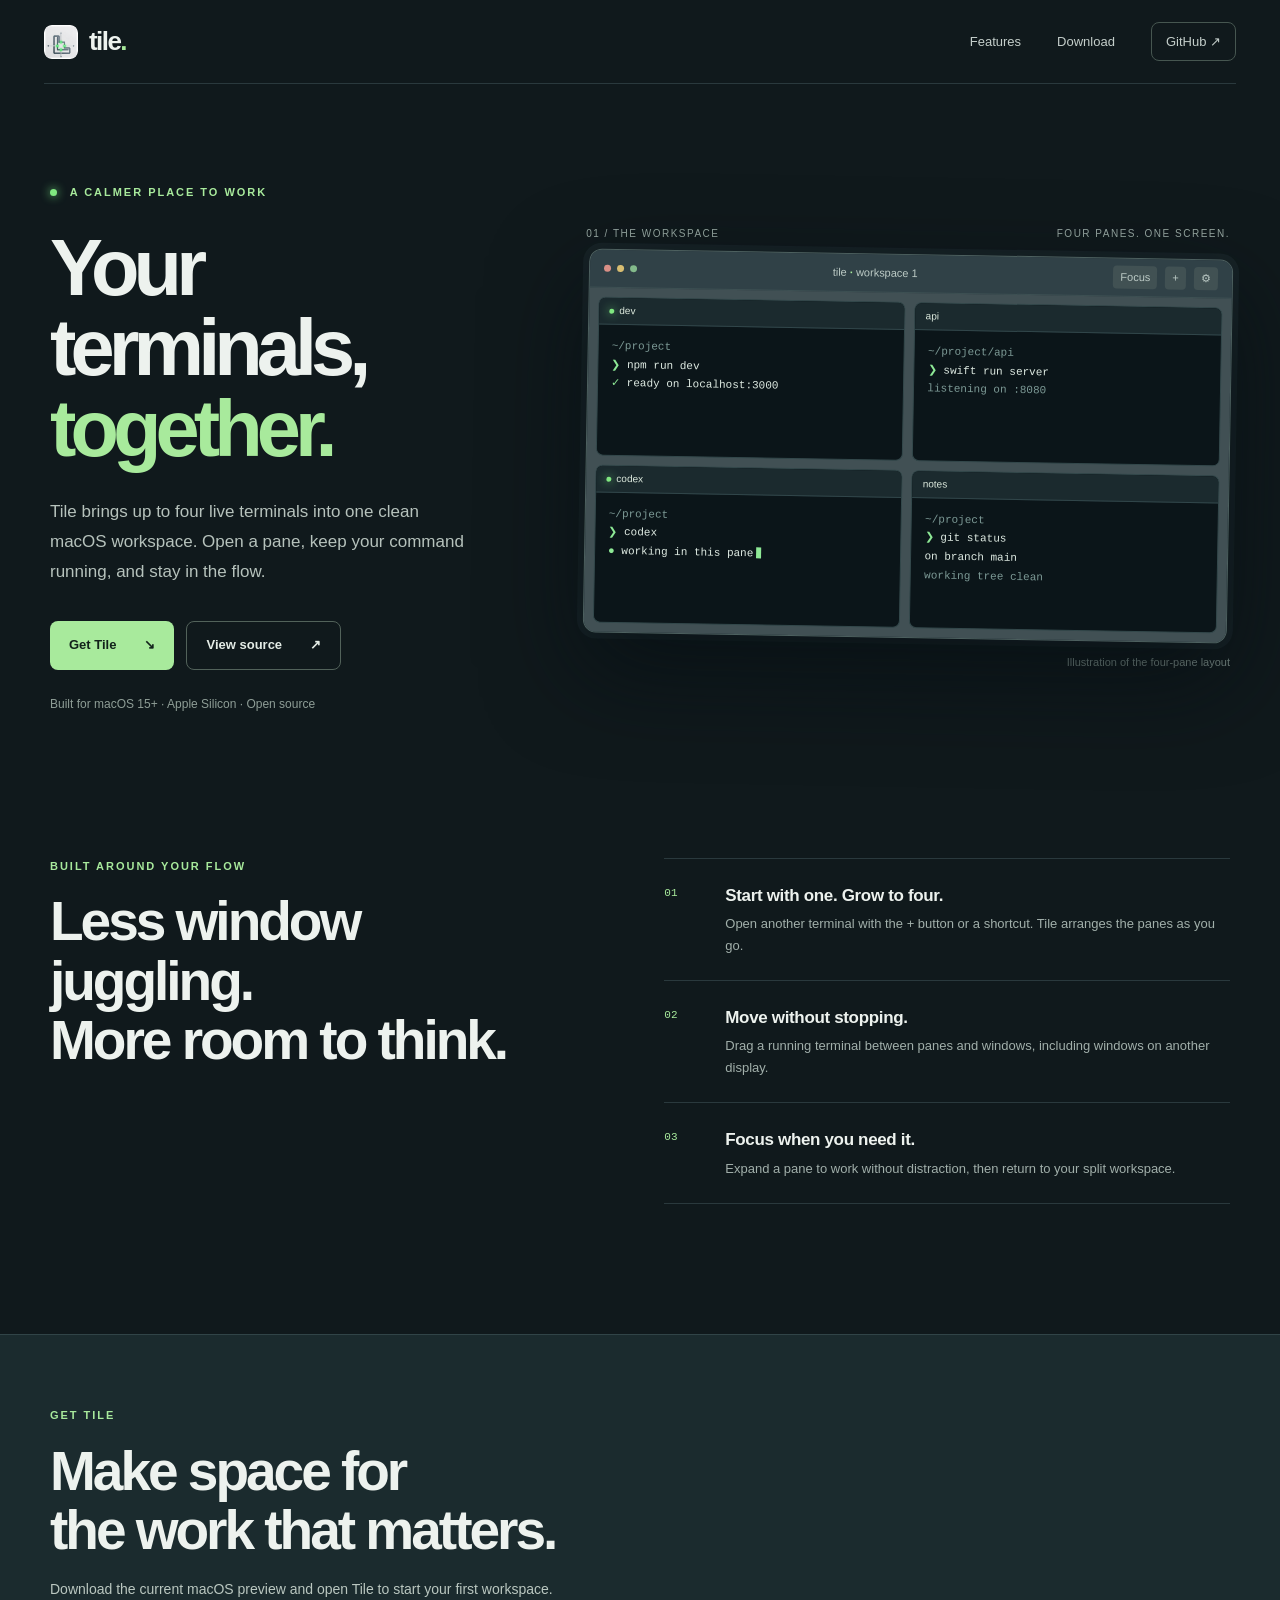
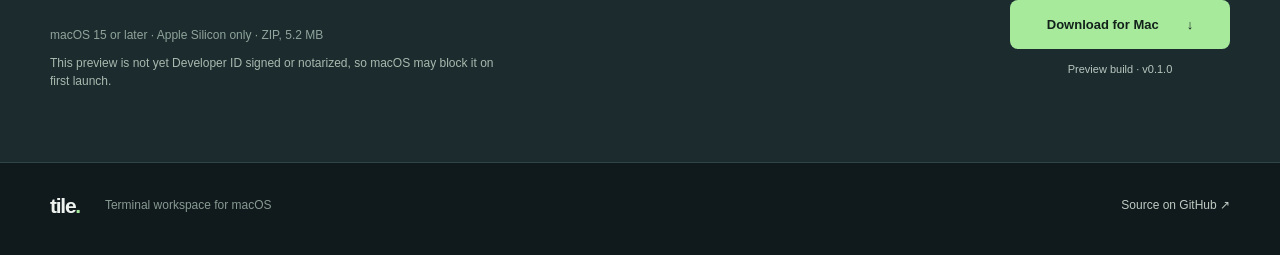
==== docs/index.html @ 7dbb998c "Host Tile landing page from GitHub Pages source" ====
<!doctype html>
<html lang="en">
<head>
  <meta charset="utf-8">
  <meta name="viewport" content="width=device-width, initial-scale=1">
  <meta name="theme-color" content="#10191c">
  <meta name="description" content="Tile is a macOS terminal workspace with up to four live terminals in one window.">
  <title>Tile — Your terminals, together</title>
  <link rel="icon" type="image/png" href="./logo.png">
  <link rel="stylesheet" href="./styles.css">
</head>
<body>
  <header class="site-header">
    <a class="brand" href="#top" aria-label="Tile home"><img src="./logo.png" alt=""><span>tile<span class="brand-dot">.</span></span></a>
    <nav aria-label="Main navigation">
      <a href="#features">Features</a>
      <a href="#download">Download</a>
      <a class="nav-source" href="https://github.com/saiashok0981/tile">GitHub <span aria-hidden="true">↗</span></a>
    </nav>
  </header>

  <main id="top">
    <section class="hero wrap" aria-labelledby="hero-title">
      <div class="hero-copy">
        <p class="eyebrow"><span class="status-dot"></span> A calmer place to work</p>
        <h1 id="hero-title">Your terminals,<br><em>together.</em></h1>
        <p class="intro">Tile brings up to four live terminals into one clean macOS workspace. Open a pane, keep your command running, and stay in the flow.</p>
        <div class="hero-actions">
          <a class="button primary" href="#download">Get Tile <span aria-hidden="true">↘</span></a>
          <a class="button quiet" href="https://github.com/saiashok0981/tile">View source <span aria-hidden="true">↗</span></a>
        </div>
        <p class="hero-meta">Built for macOS 15+ · Apple Silicon · Open source</p>
      </div>

      <div class="preview-wrap">
        <div class="preview-caption"><span>01 / THE WORKSPACE</span><span>Four panes. One screen.</span></div>
        <div class="app-preview" role="img" aria-label="Illustration of Tile showing four terminal panes in one window">
          <div class="app-topbar"><div class="traffic"><i></i><i></i><i></i></div><span class="app-title">tile <b>·</b> workspace 1</span><div class="app-actions"><span>Focus</span><span>+</span><span>⚙</span></div></div>
          <div class="pane-grid">
            <div class="pane"><div class="pane-title"><span class="active-dot"></span>dev</div><div class="terminal"><span class="muted">~/project</span><br><span class="prompt">❯</span> npm run dev<br><span class="green">✓</span> ready on localhost:3000</div></div>
            <div class="pane"><div class="pane-title">api</div><div class="terminal"><span class="muted">~/project/api</span><br><span class="prompt">❯</span> swift run server<br><span class="muted">listening on :8080</span></div></div>
            <div class="pane"><div class="pane-title"><span class="active-dot"></span>codex</div><div class="terminal"><span class="muted">~/project</span><br><span class="prompt">❯</span> codex<br><span class="green">●</span> working in this pane<span class="cursor"></span></div></div>
            <div class="pane"><div class="pane-title">notes</div><div class="terminal"><span class="muted">~/project</span><br><span class="prompt">❯</span> git status<br>on branch main<br><span class="muted">working tree clean</span></div></div>
          </div>
        </div>
        <p class="preview-note">Illustration of the four-pane layout</p>
      </div>
    </section>

    <section id="features" class="features wrap" aria-labelledby="features-title">
      <div class="section-heading"><p class="eyebrow">BUILT AROUND YOUR FLOW</p><h2 id="features-title">Less window juggling.<br>More room to think.</h2></div>
      <div class="feature-list">
        <article><span class="feature-number">01</span><div><h3>Start with one. Grow to four.</h3><p>Open another terminal with the + button or a shortcut. Tile arranges the panes as you go.</p></div></article>
        <article><span class="feature-number">02</span><div><h3>Move without stopping.</h3><p>Drag a running terminal between panes and windows, including windows on another display.</p></div></article>
        <article><span class="feature-number">03</span><div><h3>Focus when you need it.</h3><p>Expand a pane to work without distraction, then return to your split workspace.</p></div></article>
      </div>
    </section>

    <section id="download" class="download-section"><div class="wrap download-inner"><div><p class="eyebrow">GET TILE</p><h2>Make space for<br>the work that matters.</h2><p>Download the current macOS preview and open Tile to start your first workspace.</p><p class="compatibility">macOS 15 or later · Apple Silicon only · ZIP, 5.2 MB</p><p class="preview-caveat">This preview is not yet Developer ID signed or notarized, so macOS may block it on first launch.</p></div><div class="download-action"><a class="button primary download-button" href="https://github.com/saiashok0981/tile/releases/download/v0.1.0-preview.1/Tile-macOS-arm64.zip">Download for Mac <span aria-hidden="true">↓</span></a><p>Preview build · v0.1.0</p></div></div></section>
  </main>

  <footer class="site-footer wrap"><span class="footer-brand">tile<span class="brand-dot">.</span></span><span>Terminal workspace for macOS</span><a href="https://github.com/saiashok0981/tile">Source on GitHub ↗</a></footer>
</body>
</html>
---- docs/styles.css ----
:root{color-scheme:dark;--bg:#10191c;--panel:#172328;--pane:#0b1519;--line:#2a393d;--text:#edf2ee;--muted:#a0aaa7;--green:#a8ea9c;--soft:#d4e0d7}*{box-sizing:border-box}html{scroll-behavior:smooth}body{margin:0;background:var(--bg);color:var(--text);font-family:-apple-system,BlinkMacSystemFont,"Segoe UI",sans-serif;line-height:1.5}a{color:inherit;text-decoration:none}a:focus-visible{outline:2px solid var(--green);outline-offset:5px}.wrap{width:min(1180px,calc(100% - 88px));margin:auto}.site-header{height:84px;width:min(1320px,calc(100% - 88px));margin:auto;display:flex;align-items:center;justify-content:space-between;border-bottom:1px solid var(--line)}.brand{display:inline-flex;align-items:center;gap:11px;font-size:26px;font-weight:740;letter-spacing:-.06em}.brand img{width:34px;height:34px;border-radius:8px}.brand-dot{color:var(--green)}nav{display:flex;align-items:center;gap:36px;font-size:13px;color:#c4ceca}nav a:hover,.site-footer a:hover{color:var(--green)}.nav-source{border:1px solid #465650;border-radius:8px;padding:9px 14px}.hero{display:grid;grid-template-columns:minmax(0,.84fr) minmax(0,1.16fr);align-items:center;gap:70px;min-height:660px;padding:100px 0 110px}.eyebrow{font-size:11px;font-weight:750;letter-spacing:.18em;color:var(--green);text-transform:uppercase}.status-dot,.active-dot{display:inline-block;width:7px;height:7px;border-radius:50%;background:#80e880;box-shadow:0 0 10px #76e684}.status-dot{margin-right:8px}h1,h2,h3,p{margin-top:0}h1{font-size:clamp(58px,6.2vw,96px);line-height:1.02;letter-spacing:-.075em;margin:27px 0 27px;font-weight:730}h1 em{font-style:normal;color:var(--green)}.intro{max-width:430px;color:#b6c2bc;font-size:17px;line-height:1.75}.hero-actions{display:flex;gap:12px;margin-top:34px}.button{display:inline-flex;align-items:center;justify-content:center;gap:28px;min-height:49px;padding:12px 19px;border-radius:8px;font-size:13px;font-weight:720;transition:transform .18s,background .18s}.button:hover{transform:translateY(-2px)}.primary{background:var(--green);color:#12221b}.primary:hover{background:#c0f8b5}.quiet{border:1px solid #52625a;color:#e4ece6}.quiet:hover{background:#1b2a2b}.hero-meta{color:#8e9d96;font-size:12px;margin:25px 0 0}.preview-caption{display:flex;justify-content:space-between;color:#99aaa4;font-size:10px;letter-spacing:.15em;text-transform:uppercase;margin-bottom:13px}.app-preview{background:#253239;border:1px solid #4d605f;border-radius:13px;box-shadow:0 36px 95px #050e12b5,0 0 0 6px #21303565;overflow:hidden;transform:rotate(1deg)}.app-topbar{height:38px;display:flex;align-items:center;justify-content:space-between;padding:0 14px;background:#304147;border-bottom:1px solid #3d5053;color:#bccac5;font-size:11px}.traffic{display:flex;gap:6px}.traffic i{display:block;background:#7c918f;width:7px;height:7px;border-radius:50%}.traffic i:first-child{background:#d98f86}.traffic i:nth-child(2){background:#d8bd71}.traffic i:nth-child(3){background:#83ba8b}.app-title b{color:var(--green)}.app-actions{display:flex;gap:8px;align-items:center}.app-actions span{background:#415153;padding:3px 7px;border-radius:4px}.pane-grid{display:grid;grid-template-columns:1fr 1fr;grid-template-rows:1fr 1fr;gap:9px;padding:9px;height:344px;background:#415054}.pane{min-width:0;background:var(--pane);border:1px solid #33484b;border-radius:7px;overflow:hidden}.pane-title{height:27px;padding:5px 10px;background:#1b2a2e;border-bottom:1px solid #31464a;color:#dce9dd;font-size:10px}.active-dot{width:5px;height:5px;margin-right:5px}.terminal{padding:12px 13px;color:#dfebe3;font:11px/1.7 ui-monospace,SFMono-Regular,Menlo,monospace;white-space:nowrap}.terminal .muted{color:#7d9a96}.prompt,.green{color:#8ee996}.cursor{display:inline-block;background:#8ee996;width:5px;height:11px;margin-left:3px;vertical-align:-2px;animation:blink 1.2s step-end infinite}@keyframes blink{50%{opacity:0}}.preview-note{text-align:right;margin:16px 0 0;font-size:11px;color:#81928d}.features{padding:35px 0 130px;display:grid;grid-template-columns:1fr 1.1fr;gap:100px}.section-heading h2,.download-inner h2{font-size:clamp(38px,4.3vw,59px);line-height:1.08;letter-spacing:-.055em;margin:18px 0 0}.feature-list{border-top:1px solid var(--line)}.feature-list article{display:grid;grid-template-columns:47px 1fr;gap:14px;border-bottom:1px solid var(--line);padding:24px 0}.feature-number{font:11px ui-monospace,SFMono-Regular,Menlo,monospace;color:var(--green);padding-top:4px}.feature-list h3{font-size:17px;letter-spacing:-.02em;margin:0 0 5px}.feature-list p{font-size:13px;color:#a1afaa;line-height:1.65;margin:0}.download-section{background:#1b2b2e;border-top:1px solid #314447;border-bottom:1px solid #314447}.download-inner{display:flex;align-items:end;justify-content:space-between;gap:40px;padding:72px 0}.download-inner h2{margin-bottom:18px}.download-inner p:not(.eyebrow){color:#bac7c0;font-size:14px;margin:0}.download-inner .compatibility{margin-top:26px!important;color:#90a49b!important;font-size:12px!important}.download-action{text-align:center;padding-bottom:12px}.download-button{min-width:220px}.download-action p{font-size:11px!important;margin-top:12px!important}.site-footer{display:flex;align-items:center;gap:25px;padding:27px 0 34px;color:#879a91;font-size:12px}.footer-brand{font-size:21px;font-weight:750;letter-spacing:-.06em;color:var(--text)}.site-footer a{margin-left:auto;color:#bdcbc3}@media(max-width:1000px){.hero{grid-template-columns:1fr;gap:55px;padding:82px 0 95px}.hero-copy{max-width:650px}.preview-wrap{max-width:720px}.features{gap:50px}}@media(max-width:650px){.wrap,.site-header{width:min(100% - 38px,1180px)}.site-header{height:70px}.brand{font-size:22px}.brand img{width:29px;height:29px}nav{gap:15px;font-size:12px}nav a:first-child{display:none}.nav-source{padding:7px 9px}.hero{padding:62px 0 82px;gap:46px;min-height:0}h1{font-size:clamp(48px,12vw,72px)}.intro{font-size:15px}.hero-actions{flex-wrap:wrap}.preview-caption{font-size:8px}.pane-grid{height:280px;gap:6px;padding:6px}.terminal{font-size:8px;padding:8px}.features{display:block;padding:0 0 80px}.feature-list{margin-top:35px}.download-inner{display:block;padding:60px 0}.download-action{text-align:left;padding:34px 0 0}.site-footer{flex-wrap:wrap;gap:10px}.site-footer a{width:100%;margin:0}}
:root .download-inner .preview-caveat{max-width:460px;margin-top:10px!important;color:#a9b9ae!important;font-size:12px!important}
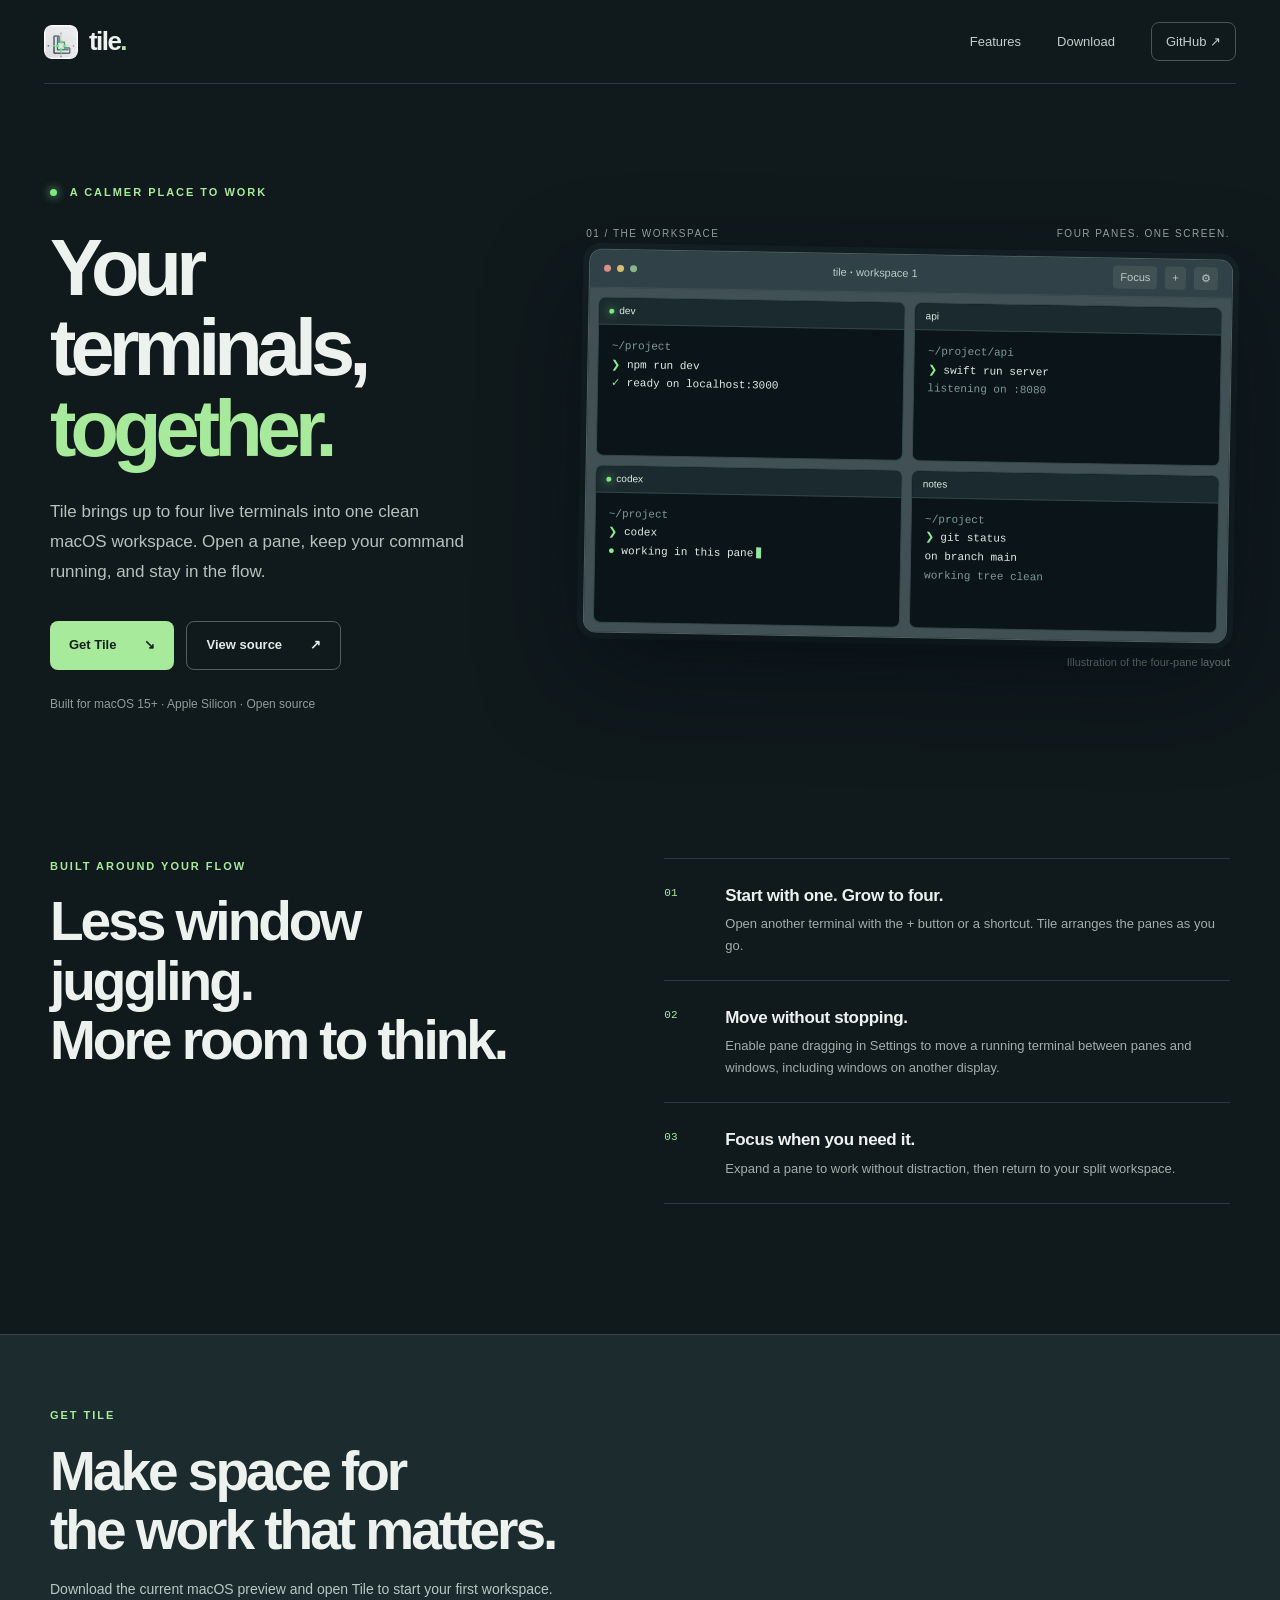
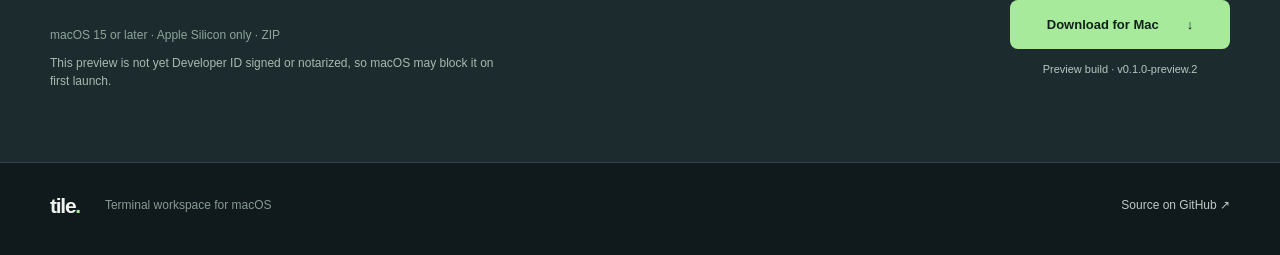
==== commit 159dc4e7: "Complete Tile workspace usability and restoration follow-ups" ====
--- a/docs/index.html
+++ b/docs/index.html
@@ -51,12 +51,12 @@
       <div class="section-heading"><p class="eyebrow">BUILT AROUND YOUR FLOW</p><h2 id="features-title">Less window juggling.<br>More room to think.</h2></div>
       <div class="feature-list">
         <article><span class="feature-number">01</span><div><h3>Start with one. Grow to four.</h3><p>Open another terminal with the + button or a shortcut. Tile arranges the panes as you go.</p></div></article>
-        <article><span class="feature-number">02</span><div><h3>Move without stopping.</h3><p>Drag a running terminal between panes and windows, including windows on another display.</p></div></article>
+        <article><span class="feature-number">02</span><div><h3>Move without stopping.</h3><p>Enable pane dragging in Settings to move a running terminal between panes and windows, including windows on another display.</p></div></article>
         <article><span class="feature-number">03</span><div><h3>Focus when you need it.</h3><p>Expand a pane to work without distraction, then return to your split workspace.</p></div></article>
       </div>
     </section>
 
-    <section id="download" class="download-section"><div class="wrap download-inner"><div><p class="eyebrow">GET TILE</p><h2>Make space for<br>the work that matters.</h2><p>Download the current macOS preview and open Tile to start your first workspace.</p><p class="compatibility">macOS 15 or later · Apple Silicon only · ZIP, 5.2 MB</p><p class="preview-caveat">This preview is not yet Developer ID signed or notarized, so macOS may block it on first launch.</p></div><div class="download-action"><a class="button primary download-button" href="https://github.com/saiashok0981/tile/releases/download/v0.1.0-preview.1/Tile-macOS-arm64.zip">Download for Mac <span aria-hidden="true">↓</span></a><p>Preview build · v0.1.0</p></div></div></section>
+    <section id="download" class="download-section"><div class="wrap download-inner"><div><p class="eyebrow">GET TILE</p><h2>Make space for<br>the work that matters.</h2><p>Download the current macOS preview and open Tile to start your first workspace.</p><p class="compatibility">macOS 15 or later · Apple Silicon only · ZIP</p><p class="preview-caveat">This preview is not yet Developer ID signed or notarized, so macOS may block it on first launch.</p></div><div class="download-action"><a class="button primary download-button" href="https://github.com/saiashok0981/tile/releases/download/v0.1.0-preview.2/Tile-macOS-arm64.zip">Download for Mac <span aria-hidden="true">↓</span></a><p>Preview build · v0.1.0-preview.2</p></div></div></section>
   </main>
 
   <footer class="site-footer wrap"><span class="footer-brand">tile<span class="brand-dot">.</span></span><span>Terminal workspace for macOS</span><a href="https://github.com/saiashok0981/tile">Source on GitHub ↗</a></footer>
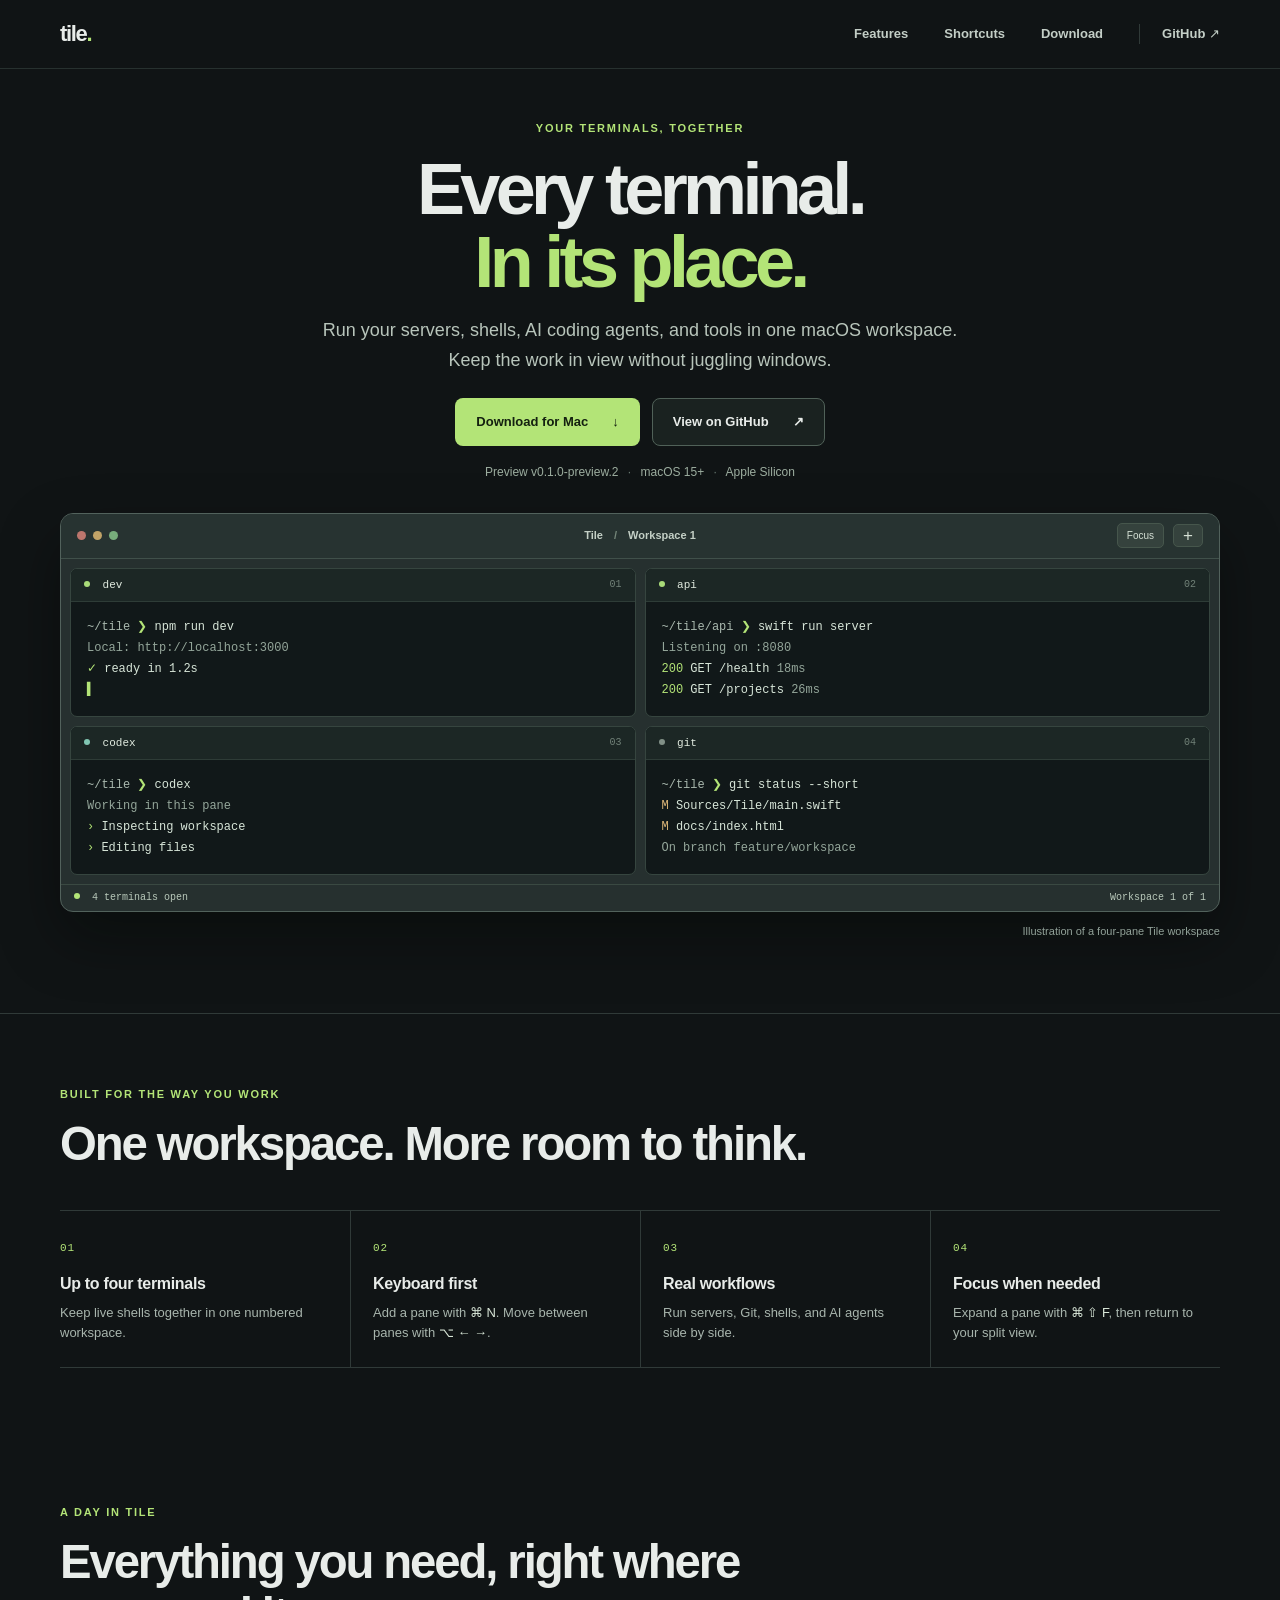
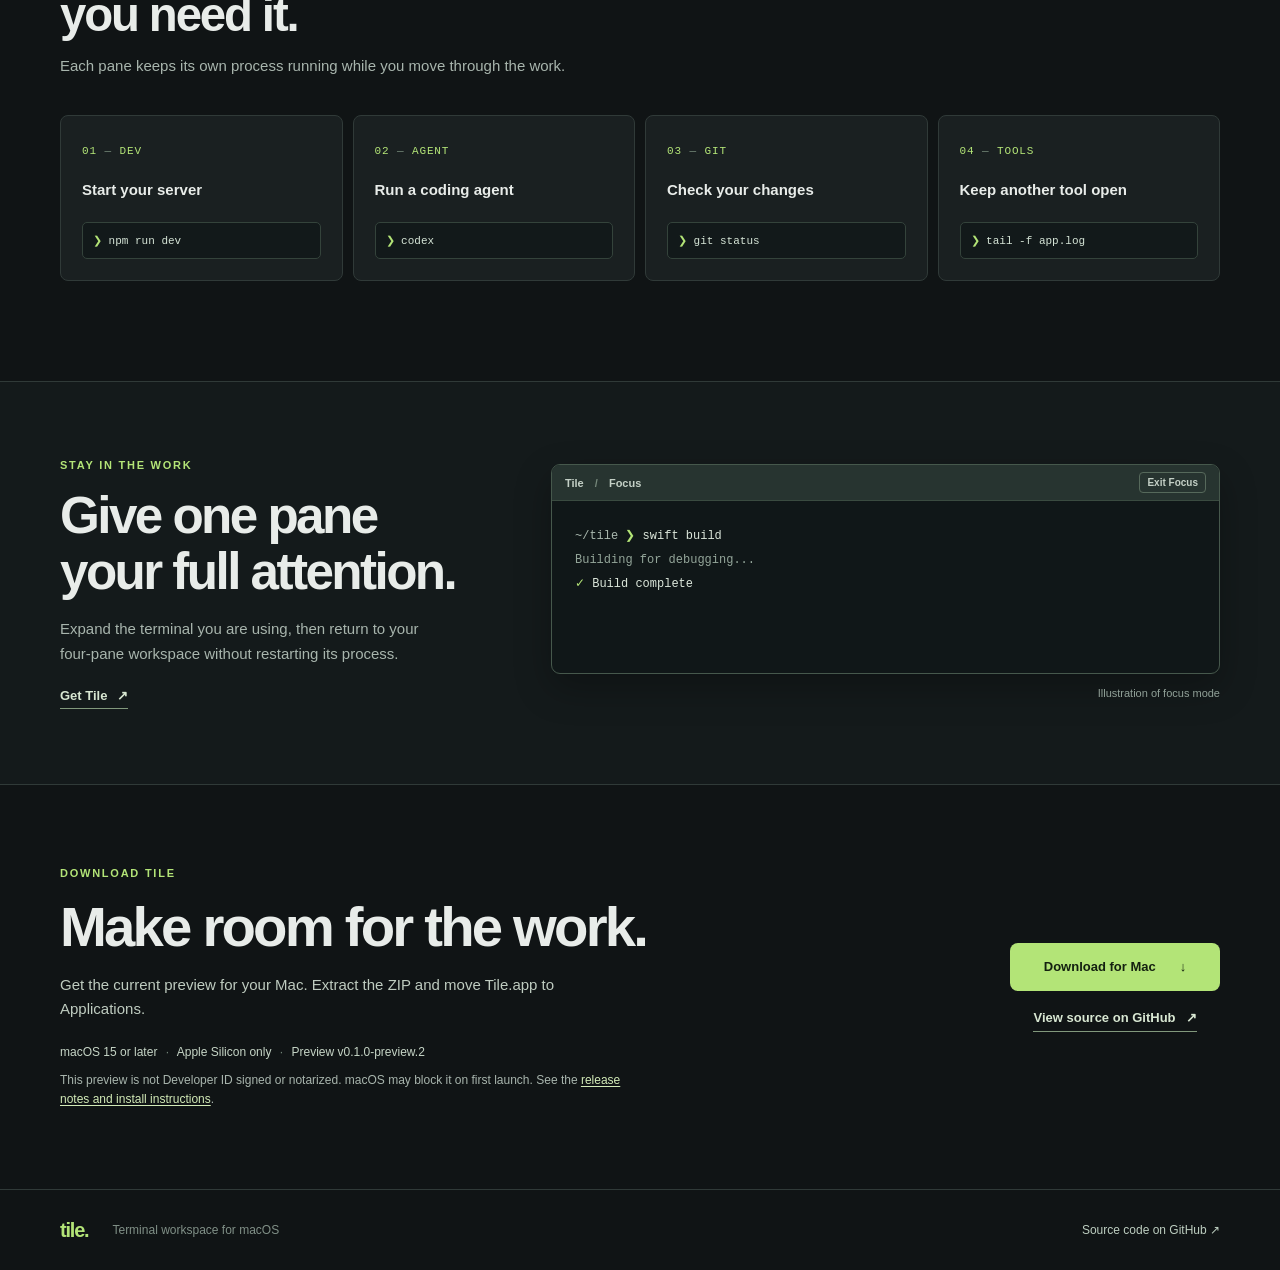
==== commit 222571ba: "Redesign Tile landing page" ====
--- a/docs/index.html
+++ b/docs/index.html
@@ -3,62 +3,109 @@
 <head>
   <meta charset="utf-8">
   <meta name="viewport" content="width=device-width, initial-scale=1">
-  <meta name="theme-color" content="#10191c">
-  <meta name="description" content="Tile is a macOS terminal workspace with up to four live terminals in one window.">
-  <title>Tile — Your terminals, together</title>
+  <meta name="theme-color" content="#101415">
+  <meta name="description" content="Tile brings up to four live terminals into one focused macOS workspace. Download the Apple Silicon preview.">
+  <title>Tile — Every terminal. In its place.</title>
   <link rel="icon" type="image/png" href="./logo.png">
   <link rel="stylesheet" href="./styles.css">
 </head>
 <body>
-  <header class="site-header">
-    <a class="brand" href="#top" aria-label="Tile home"><img src="./logo.png" alt=""><span>tile<span class="brand-dot">.</span></span></a>
-    <nav aria-label="Main navigation">
-      <a href="#features">Features</a>
-      <a href="#download">Download</a>
-      <a class="nav-source" href="https://github.com/saiashok0981/tile">GitHub <span aria-hidden="true">↗</span></a>
-    </nav>
+  <header class="site-header" id="top">
+    <div class="header-inner wrap">
+      <a class="wordmark" href="#top" aria-label="Tile, back to top">tile<span>.</span></a>
+      <nav aria-label="Main navigation">
+        <a href="#features">Features</a>
+        <a href="#shortcuts">Shortcuts</a>
+        <a href="#download">Download</a>
+        <a class="github-link" href="https://github.com/saiashok0981/tile">GitHub <span aria-hidden="true">↗</span></a>
+      </nav>
+    </div>
   </header>
 
-  <main id="top">
+  <main>
     <section class="hero wrap" aria-labelledby="hero-title">
       <div class="hero-copy">
-        <p class="eyebrow"><span class="status-dot"></span> A calmer place to work</p>
-        <h1 id="hero-title">Your terminals,<br><em>together.</em></h1>
-        <p class="intro">Tile brings up to four live terminals into one clean macOS workspace. Open a pane, keep your command running, and stay in the flow.</p>
+        <p class="eyebrow">Your terminals, together</p>
+        <h1 id="hero-title">Every terminal.<br><span>In its place.</span></h1>
+        <p class="hero-intro">Run your servers, shells, AI coding agents, and tools in one macOS workspace. Keep the work in view without juggling windows.</p>
         <div class="hero-actions">
-          <a class="button primary" href="#download">Get Tile <span aria-hidden="true">↘</span></a>
-          <a class="button quiet" href="https://github.com/saiashok0981/tile">View source <span aria-hidden="true">↗</span></a>
+          <a class="button button-primary" href="https://github.com/saiashok0981/tile/releases/download/v0.1.0-preview.2/Tile-macOS-arm64.zip">Download for Mac <span aria-hidden="true">↓</span></a>
+          <a class="button button-secondary" href="https://github.com/saiashok0981/tile">View on GitHub <span aria-hidden="true">↗</span></a>
         </div>
-        <p class="hero-meta">Built for macOS 15+ · Apple Silicon · Open source</p>
+        <p class="hero-meta">Preview v0.1.0-preview.2 <span aria-hidden="true">·</span> macOS 15+ <span aria-hidden="true">·</span> Apple Silicon</p>
       </div>
 
-      <div class="preview-wrap">
-        <div class="preview-caption"><span>01 / THE WORKSPACE</span><span>Four panes. One screen.</span></div>
-        <div class="app-preview" role="img" aria-label="Illustration of Tile showing four terminal panes in one window">
-          <div class="app-topbar"><div class="traffic"><i></i><i></i><i></i></div><span class="app-title">tile <b>·</b> workspace 1</span><div class="app-actions"><span>Focus</span><span>+</span><span>⚙</span></div></div>
-          <div class="pane-grid">
-            <div class="pane"><div class="pane-title"><span class="active-dot"></span>dev</div><div class="terminal"><span class="muted">~/project</span><br><span class="prompt">❯</span> npm run dev<br><span class="green">✓</span> ready on localhost:3000</div></div>
-            <div class="pane"><div class="pane-title">api</div><div class="terminal"><span class="muted">~/project/api</span><br><span class="prompt">❯</span> swift run server<br><span class="muted">listening on :8080</span></div></div>
-            <div class="pane"><div class="pane-title"><span class="active-dot"></span>codex</div><div class="terminal"><span class="muted">~/project</span><br><span class="prompt">❯</span> codex<br><span class="green">●</span> working in this pane<span class="cursor"></span></div></div>
-            <div class="pane"><div class="pane-title">notes</div><div class="terminal"><span class="muted">~/project</span><br><span class="prompt">❯</span> git status<br>on branch main<br><span class="muted">working tree clean</span></div></div>
+      <figure class="workspace-figure" aria-label="Illustration of Tile with development, API, Codex, and Git terminal panes">
+        <div class="workspace-window" aria-hidden="true">
+          <div class="window-toolbar">
+            <div class="window-controls"><i></i><i></i><i></i></div>
+            <span class="window-title">Tile <span class="toolbar-divider">/</span> Workspace 1</span>
+            <div class="toolbar-actions"><span>Focus</span><span class="add-pane">+</span></div>
           </div>
+          <div class="terminal-grid">
+            <div class="terminal-pane">
+              <div class="pane-header"><span><i class="pane-signal signal-running"></i> dev</span><span class="pane-index">01</span></div>
+              <div class="terminal-body"><div><span class="term-path">~/tile</span> <span class="term-prompt">❯</span> npm run dev</div><div class="term-muted">Local: http://localhost:3000</div><div><span class="term-success">✓</span> ready in 1.2s</div><div class="term-cursor">▍</div></div>
+            </div>
+            <div class="terminal-pane">
+              <div class="pane-header"><span><i class="pane-signal signal-running"></i> api</span><span class="pane-index">02</span></div>
+              <div class="terminal-body"><div><span class="term-path">~/tile/api</span> <span class="term-prompt">❯</span> swift run server</div><div class="term-muted">Listening on :8080</div><div><span class="term-success">200</span> GET /health <span class="term-muted">18ms</span></div><div><span class="term-success">200</span> GET /projects <span class="term-muted">26ms</span></div></div>
+            </div>
+            <div class="terminal-pane">
+              <div class="pane-header"><span><i class="pane-signal signal-agent"></i> codex</span><span class="pane-index">03</span></div>
+              <div class="terminal-body"><div><span class="term-path">~/tile</span> <span class="term-prompt">❯</span> codex</div><div class="term-muted">Working in this pane</div><div><span class="term-success">›</span> Inspecting workspace</div><div><span class="term-success">›</span> Editing files</div></div>
+            </div>
+            <div class="terminal-pane">
+              <div class="pane-header"><span><i class="pane-signal"></i> git</span><span class="pane-index">04</span></div>
+              <div class="terminal-body"><div><span class="term-path">~/tile</span> <span class="term-prompt">❯</span> git status --short</div><div><span class="term-change"> M</span> Sources/Tile/main.swift</div><div><span class="term-change"> M</span> docs/index.html</div><div class="term-muted">On branch feature/workspace</div></div>
+            </div>
+          </div>
+          <div class="window-status"><span><i class="status-indicator"></i> 4 terminals open</span><span>Workspace 1 of 1</span></div>
         </div>
-        <p class="preview-note">Illustration of the four-pane layout</p>
+        <figcaption>Illustration of a four-pane Tile workspace</figcaption>
+      </figure>
+    </section>
+
+    <section class="benefits section-line" id="features" aria-labelledby="features-title">
+      <div class="wrap">
+        <div class="section-intro"><p class="eyebrow">Built for the way you work</p><h2 id="features-title">One workspace. More room to think.</h2></div>
+        <div class="benefit-grid">
+          <article><span class="benefit-number">01</span><h3>Up to four terminals</h3><p>Keep live shells together in one numbered workspace.</p></article>
+          <article id="shortcuts"><span class="benefit-number">02</span><h3>Keyboard first</h3><p>Add a pane with <kbd>⌘ N</kbd>. Move between panes with <kbd>⌥ ← →</kbd>.</p></article>
+          <article><span class="benefit-number">03</span><h3>Real workflows</h3><p>Run servers, Git, shells, and AI agents side by side.</p></article>
+          <article><span class="benefit-number">04</span><h3>Focus when needed</h3><p>Expand a pane with <kbd>⌘ ⇧ F</kbd>, then return to your split view.</p></article>
+        </div>
       </div>
     </section>
 
-    <section id="features" class="features wrap" aria-labelledby="features-title">
-      <div class="section-heading"><p class="eyebrow">BUILT AROUND YOUR FLOW</p><h2 id="features-title">Less window juggling.<br>More room to think.</h2></div>
-      <div class="feature-list">
-        <article><span class="feature-number">01</span><div><h3>Start with one. Grow to four.</h3><p>Open another terminal with the + button or a shortcut. Tile arranges the panes as you go.</p></div></article>
-        <article><span class="feature-number">02</span><div><h3>Move without stopping.</h3><p>Enable pane dragging in Settings to move a running terminal between panes and windows, including windows on another display.</p></div></article>
-        <article><span class="feature-number">03</span><div><h3>Focus when you need it.</h3><p>Expand a pane to work without distraction, then return to your split workspace.</p></div></article>
+    <section class="workflow wrap" aria-labelledby="workflow-title">
+      <div class="section-intro"><p class="eyebrow">A day in Tile</p><h2 id="workflow-title">Everything you need, right where you need it.</h2><p>Each pane keeps its own process running while you move through the work.</p></div>
+      <ol class="workflow-grid">
+        <li><span class="step-number">01 <span>—</span> DEV</span><h3>Start your server</h3><code><span>❯</span> npm run dev</code></li>
+        <li><span class="step-number">02 <span>—</span> AGENT</span><h3>Run a coding agent</h3><code><span>❯</span> codex</code></li>
+        <li><span class="step-number">03 <span>—</span> GIT</span><h3>Check your changes</h3><code><span>❯</span> git status</code></li>
+        <li><span class="step-number">04 <span>—</span> TOOLS</span><h3>Keep another tool open</h3><code><span>❯</span> tail -f app.log</code></li>
+      </ol>
+    </section>
+
+    <section class="focus-section section-line" aria-labelledby="focus-title">
+      <div class="wrap focus-layout">
+        <div class="focus-copy"><p class="eyebrow">Stay in the work</p><h2 id="focus-title">Give one pane your full attention.</h2><p>Expand the terminal you are using, then return to your four-pane workspace without restarting its process.</p><a class="text-link" href="#download">Get Tile <span aria-hidden="true">↗</span></a></div>
+        <figure class="focus-figure" aria-label="Illustration of one Tile terminal expanded in focus mode">
+          <div class="focus-window" aria-hidden="true"><div class="focus-toolbar"><span>Tile <span class="toolbar-divider">/</span> Focus</span><span>Exit Focus</span></div><div class="focus-terminal"><span class="term-path">~/tile</span> <span class="term-prompt">❯</span> swift build<br><span class="term-muted">Building for debugging...</span><br><span class="term-success">✓</span> Build complete</div></div>
+          <figcaption>Illustration of focus mode</figcaption>
+        </figure>
       </div>
     </section>
 
-    <section id="download" class="download-section"><div class="wrap download-inner"><div><p class="eyebrow">GET TILE</p><h2>Make space for<br>the work that matters.</h2><p>Download the current macOS preview and open Tile to start your first workspace.</p><p class="compatibility">macOS 15 or later · Apple Silicon only · ZIP</p><p class="preview-caveat">This preview is not yet Developer ID signed or notarized, so macOS may block it on first launch.</p></div><div class="download-action"><a class="button primary download-button" href="https://github.com/saiashok0981/tile/releases/download/v0.1.0-preview.2/Tile-macOS-arm64.zip">Download for Mac <span aria-hidden="true">↓</span></a><p>Preview build · v0.1.0-preview.2</p></div></div></section>
+    <section class="download-section section-line" id="download" aria-labelledby="download-title">
+      <div class="wrap download-layout">
+        <div><p class="eyebrow">Download Tile</p><h2 id="download-title">Make room for the work.</h2><p class="download-description">Get the current preview for your Mac. Extract the ZIP and move Tile.app to Applications.</p><p class="compatibility">macOS 15 or later <span aria-hidden="true">·</span> Apple Silicon only <span aria-hidden="true">·</span> Preview v0.1.0-preview.2</p><p class="release-caveat">This preview is not Developer ID signed or notarized. macOS may block it on first launch. See the <a href="https://github.com/saiashok0981/tile/releases/tag/v0.1.0-preview.2">release notes and install instructions</a>.</p></div>
+        <div class="download-actions"><a class="button button-primary" href="https://github.com/saiashok0981/tile/releases/download/v0.1.0-preview.2/Tile-macOS-arm64.zip">Download for Mac <span aria-hidden="true">↓</span></a><a class="text-link" href="https://github.com/saiashok0981/tile">View source on GitHub <span aria-hidden="true">↗</span></a></div>
+      </div>
+    </section>
   </main>
 
-  <footer class="site-footer wrap"><span class="footer-brand">tile<span class="brand-dot">.</span></span><span>Terminal workspace for macOS</span><a href="https://github.com/saiashok0981/tile">Source on GitHub ↗</a></footer>
+  <footer class="site-footer"><div class="wrap footer-inner"><span class="footer-name">tile.</span><span>Terminal workspace for macOS</span><a href="https://github.com/saiashok0981/tile">Source code on GitHub <span aria-hidden="true">↗</span></a></div></footer>
 </body>
 </html>
--- a/docs/styles.css
+++ b/docs/styles.css
@@ -1,2 +1,194 @@
-:root{color-scheme:dark;--bg:#10191c;--panel:#172328;--pane:#0b1519;--line:#2a393d;--text:#edf2ee;--muted:#a0aaa7;--green:#a8ea9c;--soft:#d4e0d7}*{box-sizing:border-box}html{scroll-behavior:smooth}body{margin:0;background:var(--bg);color:var(--text);font-family:-apple-system,BlinkMacSystemFont,"Segoe UI",sans-serif;line-height:1.5}a{color:inherit;text-decoration:none}a:focus-visible{outline:2px solid var(--green);outline-offset:5px}.wrap{width:min(1180px,calc(100% - 88px));margin:auto}.site-header{height:84px;width:min(1320px,calc(100% - 88px));margin:auto;display:flex;align-items:center;justify-content:space-between;border-bottom:1px solid var(--line)}.brand{display:inline-flex;align-items:center;gap:11px;font-size:26px;font-weight:740;letter-spacing:-.06em}.brand img{width:34px;height:34px;border-radius:8px}.brand-dot{color:var(--green)}nav{display:flex;align-items:center;gap:36px;font-size:13px;color:#c4ceca}nav a:hover,.site-footer a:hover{color:var(--green)}.nav-source{border:1px solid #465650;border-radius:8px;padding:9px 14px}.hero{display:grid;grid-template-columns:minmax(0,.84fr) minmax(0,1.16fr);align-items:center;gap:70px;min-height:660px;padding:100px 0 110px}.eyebrow{font-size:11px;font-weight:750;letter-spacing:.18em;color:var(--green);text-transform:uppercase}.status-dot,.active-dot{display:inline-block;width:7px;height:7px;border-radius:50%;background:#80e880;box-shadow:0 0 10px #76e684}.status-dot{margin-right:8px}h1,h2,h3,p{margin-top:0}h1{font-size:clamp(58px,6.2vw,96px);line-height:1.02;letter-spacing:-.075em;margin:27px 0 27px;font-weight:730}h1 em{font-style:normal;color:var(--green)}.intro{max-width:430px;color:#b6c2bc;font-size:17px;line-height:1.75}.hero-actions{display:flex;gap:12px;margin-top:34px}.button{display:inline-flex;align-items:center;justify-content:center;gap:28px;min-height:49px;padding:12px 19px;border-radius:8px;font-size:13px;font-weight:720;transition:transform .18s,background .18s}.button:hover{transform:translateY(-2px)}.primary{background:var(--green);color:#12221b}.primary:hover{background:#c0f8b5}.quiet{border:1px solid #52625a;color:#e4ece6}.quiet:hover{background:#1b2a2b}.hero-meta{color:#8e9d96;font-size:12px;margin:25px 0 0}.preview-caption{display:flex;justify-content:space-between;color:#99aaa4;font-size:10px;letter-spacing:.15em;text-transform:uppercase;margin-bottom:13px}.app-preview{background:#253239;border:1px solid #4d605f;border-radius:13px;box-shadow:0 36px 95px #050e12b5,0 0 0 6px #21303565;overflow:hidden;transform:rotate(1deg)}.app-topbar{height:38px;display:flex;align-items:center;justify-content:space-between;padding:0 14px;background:#304147;border-bottom:1px solid #3d5053;color:#bccac5;font-size:11px}.traffic{display:flex;gap:6px}.traffic i{display:block;background:#7c918f;width:7px;height:7px;border-radius:50%}.traffic i:first-child{background:#d98f86}.traffic i:nth-child(2){background:#d8bd71}.traffic i:nth-child(3){background:#83ba8b}.app-title b{color:var(--green)}.app-actions{display:flex;gap:8px;align-items:center}.app-actions span{background:#415153;padding:3px 7px;border-radius:4px}.pane-grid{display:grid;grid-template-columns:1fr 1fr;grid-template-rows:1fr 1fr;gap:9px;padding:9px;height:344px;background:#415054}.pane{min-width:0;background:var(--pane);border:1px solid #33484b;border-radius:7px;overflow:hidden}.pane-title{height:27px;padding:5px 10px;background:#1b2a2e;border-bottom:1px solid #31464a;color:#dce9dd;font-size:10px}.active-dot{width:5px;height:5px;margin-right:5px}.terminal{padding:12px 13px;color:#dfebe3;font:11px/1.7 ui-monospace,SFMono-Regular,Menlo,monospace;white-space:nowrap}.terminal .muted{color:#7d9a96}.prompt,.green{color:#8ee996}.cursor{display:inline-block;background:#8ee996;width:5px;height:11px;margin-left:3px;vertical-align:-2px;animation:blink 1.2s step-end infinite}@keyframes blink{50%{opacity:0}}.preview-note{text-align:right;margin:16px 0 0;font-size:11px;color:#81928d}.features{padding:35px 0 130px;display:grid;grid-template-columns:1fr 1.1fr;gap:100px}.section-heading h2,.download-inner h2{font-size:clamp(38px,4.3vw,59px);line-height:1.08;letter-spacing:-.055em;margin:18px 0 0}.feature-list{border-top:1px solid var(--line)}.feature-list article{display:grid;grid-template-columns:47px 1fr;gap:14px;border-bottom:1px solid var(--line);padding:24px 0}.feature-number{font:11px ui-monospace,SFMono-Regular,Menlo,monospace;color:var(--green);padding-top:4px}.feature-list h3{font-size:17px;letter-spacing:-.02em;margin:0 0 5px}.feature-list p{font-size:13px;color:#a1afaa;line-height:1.65;margin:0}.download-section{background:#1b2b2e;border-top:1px solid #314447;border-bottom:1px solid #314447}.download-inner{display:flex;align-items:end;justify-content:space-between;gap:40px;padding:72px 0}.download-inner h2{margin-bottom:18px}.download-inner p:not(.eyebrow){color:#bac7c0;font-size:14px;margin:0}.download-inner .compatibility{margin-top:26px!important;color:#90a49b!important;font-size:12px!important}.download-action{text-align:center;padding-bottom:12px}.download-button{min-width:220px}.download-action p{font-size:11px!important;margin-top:12px!important}.site-footer{display:flex;align-items:center;gap:25px;padding:27px 0 34px;color:#879a91;font-size:12px}.footer-brand{font-size:21px;font-weight:750;letter-spacing:-.06em;color:var(--text)}.site-footer a{margin-left:auto;color:#bdcbc3}@media(max-width:1000px){.hero{grid-template-columns:1fr;gap:55px;padding:82px 0 95px}.hero-copy{max-width:650px}.preview-wrap{max-width:720px}.features{gap:50px}}@media(max-width:650px){.wrap,.site-header{width:min(100% - 38px,1180px)}.site-header{height:70px}.brand{font-size:22px}.brand img{width:29px;height:29px}nav{gap:15px;font-size:12px}nav a:first-child{display:none}.nav-source{padding:7px 9px}.hero{padding:62px 0 82px;gap:46px;min-height:0}h1{font-size:clamp(48px,12vw,72px)}.intro{font-size:15px}.hero-actions{flex-wrap:wrap}.preview-caption{font-size:8px}.pane-grid{height:280px;gap:6px;padding:6px}.terminal{font-size:8px;padding:8px}.features{display:block;padding:0 0 80px}.feature-list{margin-top:35px}.download-inner{display:block;padding:60px 0}.download-action{text-align:left;padding:34px 0 0}.site-footer{flex-wrap:wrap;gap:10px}.site-footer a{width:100%;margin:0}}
-:root .download-inner .preview-caveat{max-width:460px;margin-top:10px!important;color:#a9b9ae!important;font-size:12px!important}
+:root {
+  color-scheme: dark;
+  --bg: #101415;
+  --surface: #1a2021;
+  --surface-deep: #141a1b;
+  --line: #303a38;
+  --text: #e8ece9;
+  --muted: #a8b5ad;
+  --quiet: #809087;
+  --accent: #b3e477;
+  --mono: ui-monospace, SFMono-Regular, Menlo, Consolas, monospace;
+  font-family: -apple-system, BlinkMacSystemFont, "Segoe UI", sans-serif;
+  background: var(--bg);
+  color: var(--text);
+}
+
+* { box-sizing: border-box; }
+html { scroll-behavior: smooth; }
+body { margin: 0; min-width: 320px; line-height: 1.5; }
+a { color: inherit; text-decoration: none; }
+a:focus-visible { outline: 2px solid var(--accent); outline-offset: 4px; border-radius: 3px; }
+h1, h2, h3, p, figure { margin: 0; }
+.wrap { width: min(1160px, calc(100% - 64px)); margin-inline: auto; }
+.section-line { border-top: 1px solid var(--line); }
+
+.site-header { border-bottom: 1px solid #27312f; }
+.header-inner { min-height: 68px; display: flex; align-items: center; justify-content: space-between; gap: 24px; }
+.wordmark { font-size: 22px; font-weight: 760; letter-spacing: -.06em; line-height: 1; }
+.wordmark span, .footer-name { color: var(--accent); }
+.site-header nav { display: flex; align-items: center; gap: clamp(17px, 3vw, 36px); color: #c3cec6; font-size: 13px; font-weight: 570; }
+.site-header nav a:hover, .site-footer a:hover, .text-link:hover { color: var(--accent); }
+.github-link { padding-left: 22px; border-left: 1px solid var(--line); }
+
+.eyebrow { color: var(--accent); text-transform: uppercase; letter-spacing: .16em; font-size: 11px; font-weight: 740; }
+.hero { padding-top: clamp(40px, 4vw, 56px); padding-bottom: 74px; }
+.hero-copy { text-align: center; max-width: 800px; margin-inline: auto; }
+.hero h1 { margin-top: 16px; font-size: clamp(48px, 5.8vw, 72px); line-height: 1.025; letter-spacing: -.065em; font-weight: 740; }
+.hero h1 span { color: var(--accent); }
+.hero-intro { max-width: 650px; margin: 16px auto 0; color: #b8c5bb; font-size: clamp(16px, 1.55vw, 18px); line-height: 1.65; }
+.hero-actions { display: flex; justify-content: center; align-items: center; gap: 12px; flex-wrap: wrap; margin-top: 22px; }
+.button { min-height: 48px; display: inline-flex; align-items: center; justify-content: center; gap: 24px; padding: 12px 20px; border: 1px solid transparent; border-radius: 8px; font-size: 13px; font-weight: 720; transition: background-color .18s ease, border-color .18s ease, transform .18s ease; }
+.button:hover { transform: translateY(-2px); }
+.button-primary { background: var(--accent); color: #142010; }
+.button-primary:hover { background: #c6f296; }
+.button-secondary { border-color: #506158; color: var(--text); background: #1a2220; }
+.button-secondary:hover { background: #25302b; border-color: #7c9383; }
+.hero-meta { margin-top: 17px; color: #9cad9f; font-size: 12px; }
+.hero-meta span { padding-inline: 6px; color: #687971; }
+
+.workspace-figure { margin-top: 32px; }
+.workspace-figure figcaption, .focus-figure figcaption { margin-top: 11px; color: #91a198; text-align: right; font-size: 11px; }
+.workspace-window { overflow: hidden; border: 1px solid #52625c; border-radius: 13px; background: #26302f; box-shadow: 0 26px 60px #0205045e; }
+.window-toolbar { height: 45px; display: grid; grid-template-columns: 1fr auto 1fr; align-items: center; padding: 0 16px; border-bottom: 1px solid #40504a; background: #273331; }
+.window-controls { display: flex; gap: 7px; }
+.window-controls i { width: 9px; height: 9px; border-radius: 50%; background: #84958a; }
+.window-controls i:first-child { background: #bc766d; }
+.window-controls i:nth-child(2) { background: #c1a367; }
+.window-controls i:nth-child(3) { background: #77ad7b; }
+.window-title, .focus-toolbar { color: #c4d0c6; font-size: 11px; font-weight: 600; }
+.toolbar-divider { color: #75877a; padding-inline: 8px; }
+.toolbar-actions { justify-self: end; display: flex; align-items: center; gap: 9px; color: #d5e0d5; font-size: 10px; }
+.toolbar-actions span { padding: 4px 9px; background: #35423d; border: 1px solid #46564c; border-radius: 5px; }
+.toolbar-actions .add-pane { padding: 2px 9px; font-size: 17px; line-height: 1; }
+.terminal-grid { display: grid; grid-template-columns: repeat(2, minmax(0, 1fr)); gap: 9px; padding: 9px; }
+.terminal-pane { min-width: 0; min-height: 145px; overflow: hidden; border: 1px solid #36453f; border-radius: 7px; background: #111819; }
+.pane-header { height: 33px; display: flex; align-items: center; justify-content: space-between; padding: 0 13px; border-bottom: 1px solid #2e3c37; background: #1c2725; color: #e1ebe0; font: 11px var(--mono); }
+.pane-signal, .status-indicator { display: inline-block; width: 6px; height: 6px; margin-right: 6px; border-radius: 50%; background: #819087; vertical-align: 1px; }
+.signal-running { background: #a9db79; }
+.signal-agent { background: #81c6b3; }
+.pane-index { color: #718178; font-size: 10px; }
+.terminal-body { padding: 15px 16px; color: #d7e5d8; font: 12px/1.75 var(--mono); white-space: nowrap; }
+.term-path { color: #a9b8ae; }
+.term-prompt, .term-success { color: var(--accent); }
+.term-muted { color: #94a69a; }
+.term-change { color: #dfb879; }
+.term-cursor { color: var(--accent); }
+.window-status { display: flex; justify-content: space-between; padding: 7px 13px 8px; border-top: 1px solid #3a4942; color: #b9c9bb; font: 10px var(--mono); }
+.status-indicator { background: var(--accent); }
+
+.section-intro h2 { margin-top: 14px; font-size: clamp(31px, 3.7vw, 48px); line-height: 1.12; letter-spacing: -.045em; font-weight: 700; }
+.benefits { padding-block: 72px 78px; }
+.benefit-grid { display: grid; grid-template-columns: repeat(4, minmax(0, 1fr)); gap: 0; margin-top: 40px; border-top: 1px solid var(--line); border-bottom: 1px solid var(--line); }
+.benefit-grid article { min-width: 0; padding: 23px 22px 23px 0; }
+.benefit-grid article + article { border-left: 1px solid var(--line); padding-left: 22px; }
+.benefit-number, .step-number { color: var(--accent); font: 11px var(--mono); letter-spacing: .08em; }
+.benefit-grid h3 { margin-top: 14px; font-size: 16px; letter-spacing: -.02em; }
+.benefit-grid p { margin-top: 7px; color: var(--muted); font-size: 13px; line-height: 1.6; }
+kbd { font: inherit; white-space: nowrap; color: #d9e7d8; }
+
+.workflow { padding-block: 58px 100px; }
+.workflow .section-intro { max-width: 720px; }
+.workflow .section-intro > p:last-child { margin-top: 14px; color: var(--muted); font-size: 15px; }
+.workflow-grid { display: grid; grid-template-columns: repeat(4, minmax(0, 1fr)); gap: 10px; margin: 38px 0 0; padding: 0; list-style: none; }
+.workflow-grid li { min-width: 0; padding: 21px; border: 1px solid var(--line); border-radius: 8px; background: var(--surface); }
+.step-number span { color: #778a7b; }
+.workflow-grid h3 { margin-top: 18px; font-size: 15px; font-weight: 660; }
+.workflow-grid code { display: block; margin-top: 20px; padding: 11px 10px; overflow: hidden; border: 1px solid #34433b; border-radius: 5px; background: #12191a; color: #d6e5d7; font: 11px var(--mono); white-space: nowrap; }
+.workflow-grid code span { color: var(--accent); }
+
+.focus-section { padding-block: 75px; background: #141a1b; }
+.focus-layout { display: grid; grid-template-columns: .75fr 1.25fr; align-items: center; gap: clamp(30px, 7vw, 100px); }
+.focus-copy h2 { margin-top: 15px; font-size: clamp(32px, 4vw, 52px); line-height: 1.08; letter-spacing: -.05em; }
+.focus-copy > p:not(.eyebrow) { max-width: 380px; margin-top: 17px; color: var(--muted); font-size: 15px; line-height: 1.7; }
+.text-link { display: inline-flex; align-items: center; gap: 10px; margin-top: 19px; color: #d8e7d2; font-size: 13px; font-weight: 670; border-bottom: 1px solid #81987c; padding-bottom: 3px; }
+.focus-window { overflow: hidden; min-height: 210px; border: 1px solid #46584c; border-radius: 9px; background: #101718; box-shadow: 0 14px 36px #02050445; }
+.focus-toolbar { display: flex; justify-content: space-between; align-items: center; min-height: 36px; padding-inline: 13px; border-bottom: 1px solid #3a4b40; background: #273430; }
+.focus-toolbar > span:last-child { padding: 2px 7px; border: 1px solid #56695b; border-radius: 4px; font-size: 10px; }
+.focus-terminal { padding: 23px; color: #dce7db; font: 12px/2 var(--mono); }
+
+.download-section { padding-block: 80px; }
+.download-layout { display: grid; grid-template-columns: minmax(0, 1fr) auto; align-items: center; gap: 42px; }
+.download-layout h2 { margin-top: 14px; font-size: clamp(36px, 4.4vw, 58px); line-height: 1.1; letter-spacing: -.05em; }
+.download-description { max-width: 530px; margin-top: 15px; color: #bfccc0; font-size: 15px; line-height: 1.6; }
+.compatibility { margin-top: 22px; color: #c6d5c6; font-size: 12px; }
+.compatibility span { padding-inline: 5px; color: #738679; }
+.release-caveat { max-width: 580px; margin-top: 10px; color: var(--muted); font-size: 12px; line-height: 1.6; }
+.release-caveat a { color: #d2eab7; text-decoration: underline; text-underline-offset: 2px; }
+.release-caveat a:hover { color: var(--accent); }
+.download-actions { display: flex; flex-direction: column; align-items: center; gap: 5px; }
+.download-actions .button { min-width: 210px; }
+.download-actions .text-link { margin-top: 12px; }
+.site-footer { border-top: 1px solid var(--line); }
+.footer-inner { display: flex; align-items: center; gap: 24px; min-height: 80px; color: var(--quiet); font-size: 12px; }
+.footer-name { font-size: 20px; font-weight: 760; letter-spacing: -.06em; }
+.site-footer a { margin-left: auto; color: #bdcec0; }
+
+@media (max-width: 900px) {
+  .benefit-grid { grid-template-columns: repeat(2, minmax(0, 1fr)); }
+  .benefit-grid article:nth-child(3) { border-left: 0; padding-left: 0; border-top: 1px solid var(--line); }
+  .benefit-grid article:nth-child(4) { border-top: 1px solid var(--line); }
+  .workflow-grid { grid-template-columns: repeat(2, minmax(0, 1fr)); }
+  .focus-layout { grid-template-columns: 1fr; }
+  .focus-copy { max-width: 650px; }
+}
+
+@media (max-width: 600px) {
+  .wrap { width: min(100% - 36px, 1160px); }
+  .header-inner { min-height: 0; flex-wrap: wrap; gap: 4px; padding-block: 12px; }
+  .wordmark { font-size: 20px; }
+  .site-header nav { width: 100%; justify-content: space-between; gap: 12px; font-size: 12px; }
+  .site-header nav a { padding-block: 5px; }
+  .github-link { padding-left: 0; border-left: 0; }
+  .hero { padding-top: 48px; padding-bottom: 58px; }
+  .hero h1 { font-size: clamp(45px, 10vw, 60px); }
+  .hero-intro { margin-top: 18px; font-size: 15px; }
+  .hero-actions { margin-top: 23px; }
+  .hero-actions .button { width: 100%; }
+  .hero-meta { line-height: 1.7; }
+  .workspace-figure { margin-top: 38px; }
+  .window-toolbar { padding-inline: 10px; }
+  .window-title { font-size: 10px; }
+  .toolbar-actions span:first-child { display: none; }
+  .terminal-grid { grid-template-columns: 1fr; gap: 6px; padding: 6px; }
+  .terminal-pane { min-height: 118px; }
+  .terminal-body { padding: 10px 12px; font-size: 11px; line-height: 1.5; }
+  .pane-header { height: 29px; padding-inline: 11px; }
+  .window-status { font-size: 9px; }
+  .benefits { padding-block: 62px 66px; }
+  .section-intro h2 { font-size: 34px; }
+  .benefit-grid { margin-top: 30px; }
+  .benefit-grid article { padding: 20px 10px 20px 0; }
+  .benefit-grid article + article { padding-left: 10px; }
+  .benefit-grid article:nth-child(3) { padding-left: 0; }
+  .benefit-grid h3 { font-size: 14px; }
+  .benefit-grid p { font-size: 12px; }
+  .workflow { padding-block: 58px 74px; }
+  .workflow-grid { grid-template-columns: 1fr; gap: 8px; margin-top: 26px; }
+  .workflow-grid li { padding: 17px; }
+  .workflow-grid h3 { margin-top: 9px; }
+  .workflow-grid code { margin-top: 11px; }
+  .focus-section { padding-block: 62px; }
+  .focus-copy h2 { font-size: 38px; }
+  .focus-window { min-height: 170px; }
+  .focus-terminal { padding: 16px; font-size: 11px; }
+  .download-section { padding-block: 66px; }
+  .download-layout { grid-template-columns: 1fr; gap: 25px; }
+  .download-actions { align-items: stretch; }
+  .download-actions .text-link { align-self: flex-start; }
+  .footer-inner { flex-wrap: wrap; gap: 6px 14px; padding-block: 22px; }
+  .site-footer a { width: 100%; margin-left: 0; }
+}
+
+@media (max-width: 400px) {
+  .site-header nav { gap: 9px; font-size: 11px; }
+  .window-title { font-size: 9px; }
+  .terminal-body { font-size: 10px; }
+  .hero-meta span { padding-inline: 3px; }
+}
+
+@media (prefers-reduced-motion: reduce) {
+  html { scroll-behavior: auto; }
+  .button { transition: none; }
+  .button:hover { transform: none; }
+}
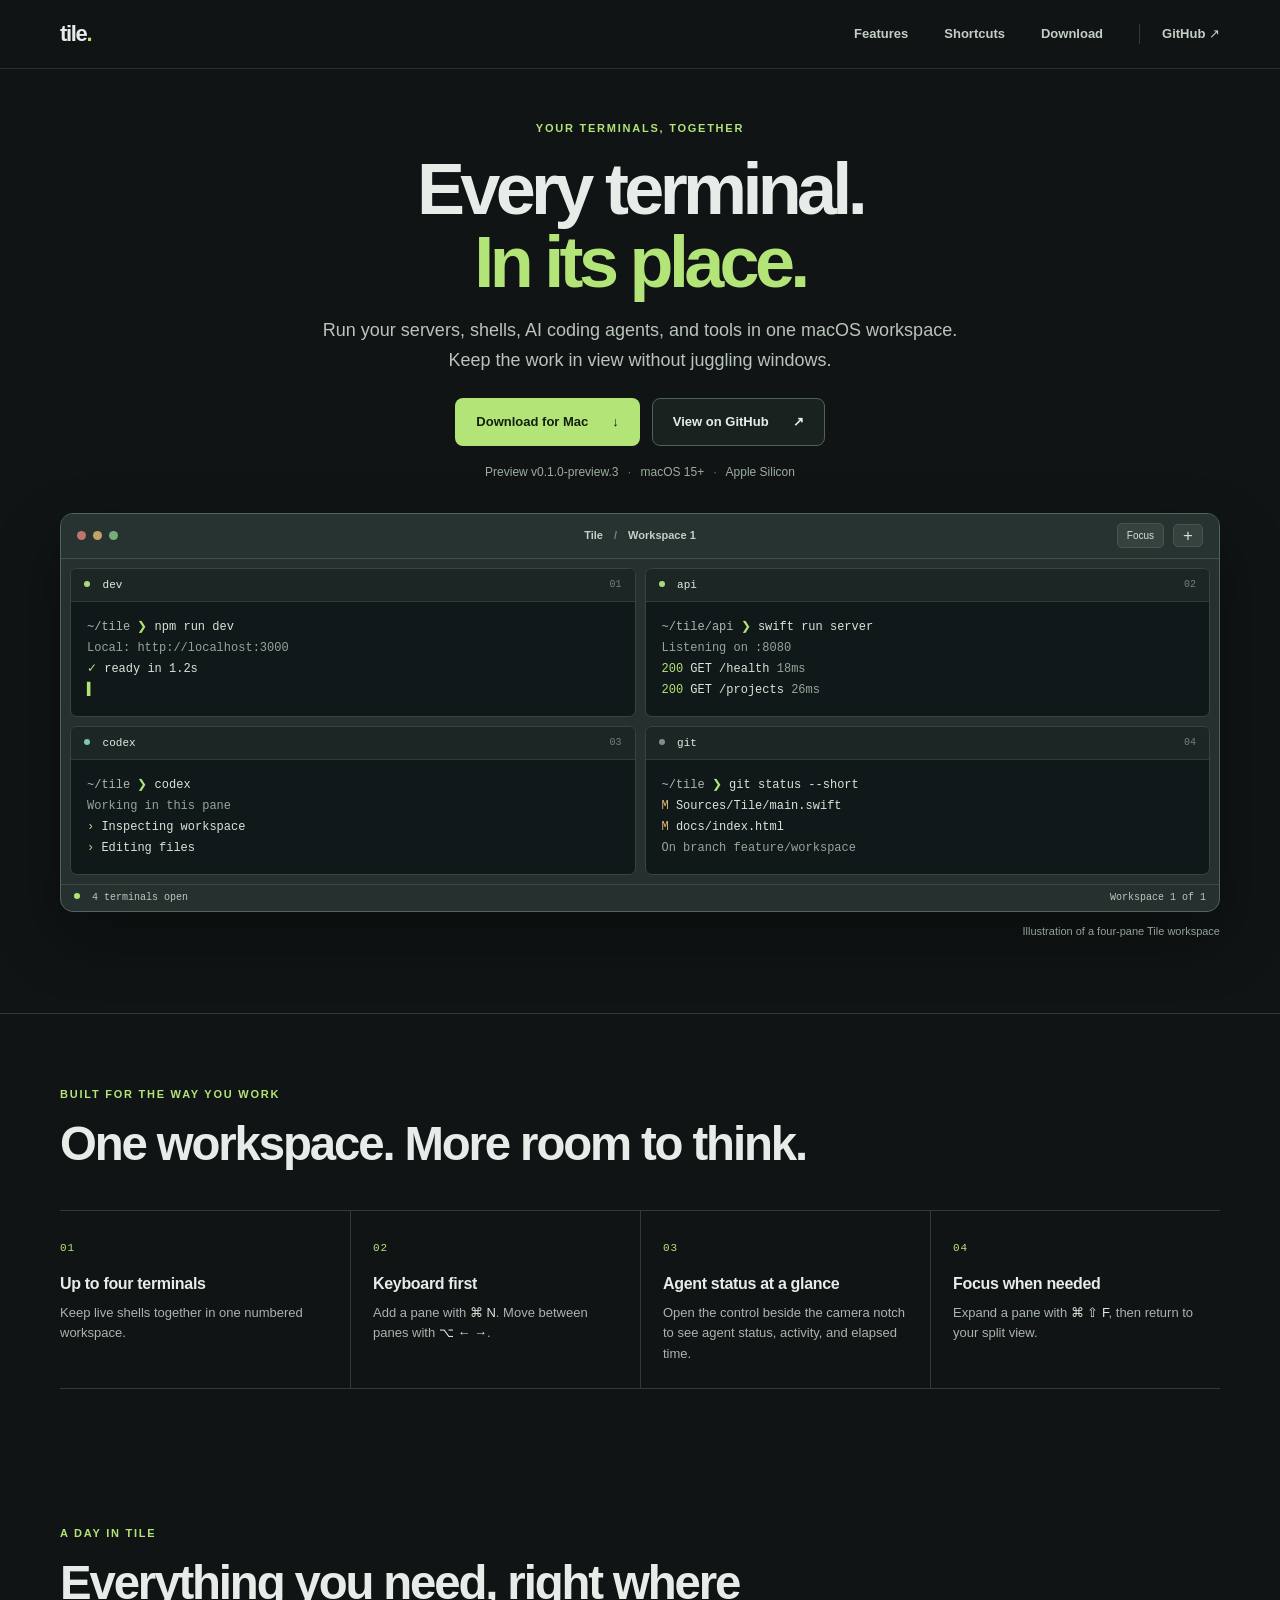
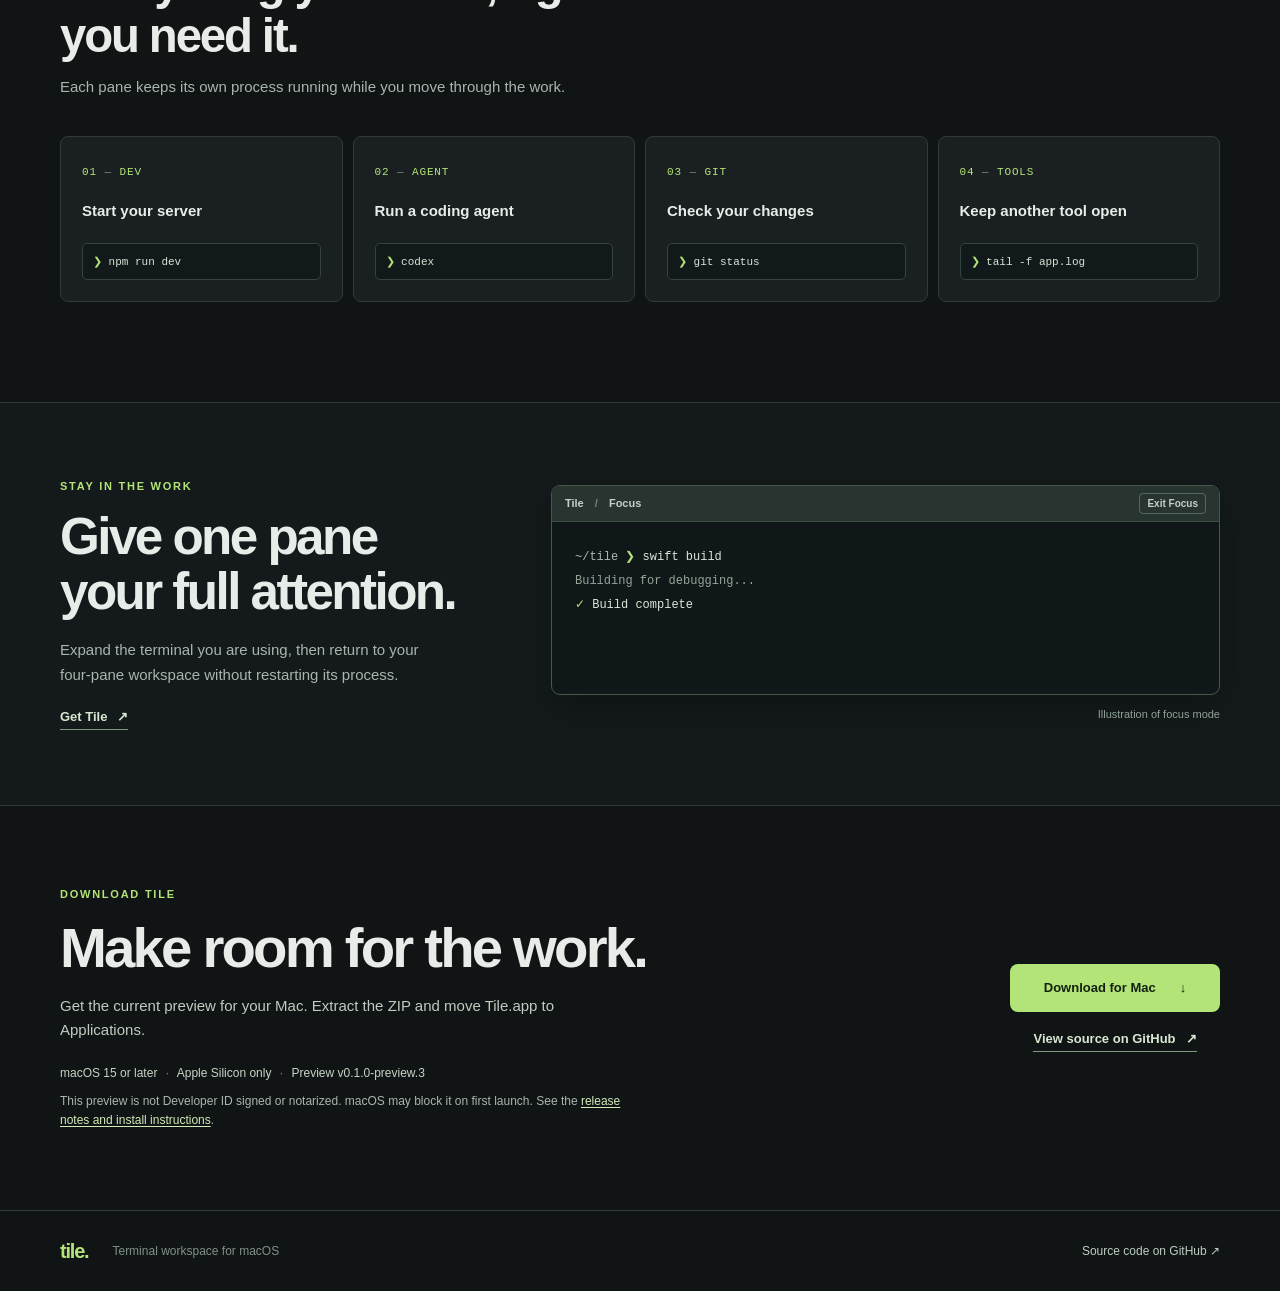
==== commit 62a9e0e0: "Show live agent status beside notch and repair Managed Codex" ====
--- a/docs/index.html
+++ b/docs/index.html
@@ -29,10 +29,10 @@
         <h1 id="hero-title">Every terminal.<br><span>In its place.</span></h1>
         <p class="hero-intro">Run your servers, shells, AI coding agents, and tools in one macOS workspace. Keep the work in view without juggling windows.</p>
         <div class="hero-actions">
-          <a class="button button-primary" href="https://github.com/saiashok0981/tile/releases/download/v0.1.0-preview.2/Tile-macOS-arm64.zip">Download for Mac <span aria-hidden="true">↓</span></a>
+          <a class="button button-primary" href="https://github.com/saiashok0981/tile/releases/download/v0.1.0-preview.3/Tile-macOS-arm64.zip">Download for Mac <span aria-hidden="true">↓</span></a>
           <a class="button button-secondary" href="https://github.com/saiashok0981/tile">View on GitHub <span aria-hidden="true">↗</span></a>
         </div>
-        <p class="hero-meta">Preview v0.1.0-preview.2 <span aria-hidden="true">·</span> macOS 15+ <span aria-hidden="true">·</span> Apple Silicon</p>
+        <p class="hero-meta">Preview v0.1.0-preview.3 <span aria-hidden="true">·</span> macOS 15+ <span aria-hidden="true">·</span> Apple Silicon</p>
       </div>
 
       <figure class="workspace-figure" aria-label="Illustration of Tile with development, API, Codex, and Git terminal panes">
@@ -72,7 +72,7 @@
         <div class="benefit-grid">
           <article><span class="benefit-number">01</span><h3>Up to four terminals</h3><p>Keep live shells together in one numbered workspace.</p></article>
           <article id="shortcuts"><span class="benefit-number">02</span><h3>Keyboard first</h3><p>Add a pane with <kbd>⌘ N</kbd>. Move between panes with <kbd>⌥ ← →</kbd>.</p></article>
-          <article><span class="benefit-number">03</span><h3>Real workflows</h3><p>Run servers, Git, shells, and AI agents side by side.</p></article>
+          <article><span class="benefit-number">03</span><h3>Agent status at a glance</h3><p>Open the control beside the camera notch to see agent status, activity, and elapsed time.</p></article>
           <article><span class="benefit-number">04</span><h3>Focus when needed</h3><p>Expand a pane with <kbd>⌘ ⇧ F</kbd>, then return to your split view.</p></article>
         </div>
       </div>
@@ -100,8 +100,8 @@
 
     <section class="download-section section-line" id="download" aria-labelledby="download-title">
       <div class="wrap download-layout">
-        <div><p class="eyebrow">Download Tile</p><h2 id="download-title">Make room for the work.</h2><p class="download-description">Get the current preview for your Mac. Extract the ZIP and move Tile.app to Applications.</p><p class="compatibility">macOS 15 or later <span aria-hidden="true">·</span> Apple Silicon only <span aria-hidden="true">·</span> Preview v0.1.0-preview.2</p><p class="release-caveat">This preview is not Developer ID signed or notarized. macOS may block it on first launch. See the <a href="https://github.com/saiashok0981/tile/releases/tag/v0.1.0-preview.2">release notes and install instructions</a>.</p></div>
-        <div class="download-actions"><a class="button button-primary" href="https://github.com/saiashok0981/tile/releases/download/v0.1.0-preview.2/Tile-macOS-arm64.zip">Download for Mac <span aria-hidden="true">↓</span></a><a class="text-link" href="https://github.com/saiashok0981/tile">View source on GitHub <span aria-hidden="true">↗</span></a></div>
+        <div><p class="eyebrow">Download Tile</p><h2 id="download-title">Make room for the work.</h2><p class="download-description">Get the current preview for your Mac. Extract the ZIP and move Tile.app to Applications.</p><p class="compatibility">macOS 15 or later <span aria-hidden="true">·</span> Apple Silicon only <span aria-hidden="true">·</span> Preview v0.1.0-preview.3</p><p class="release-caveat">This preview is not Developer ID signed or notarized. macOS may block it on first launch. See the <a href="https://github.com/saiashok0981/tile/releases/tag/v0.1.0-preview.3">release notes and install instructions</a>.</p></div>
+        <div class="download-actions"><a class="button button-primary" href="https://github.com/saiashok0981/tile/releases/download/v0.1.0-preview.3/Tile-macOS-arm64.zip">Download for Mac <span aria-hidden="true">↓</span></a><a class="text-link" href="https://github.com/saiashok0981/tile">View source on GitHub <span aria-hidden="true">↗</span></a></div>
       </div>
     </section>
   </main>
